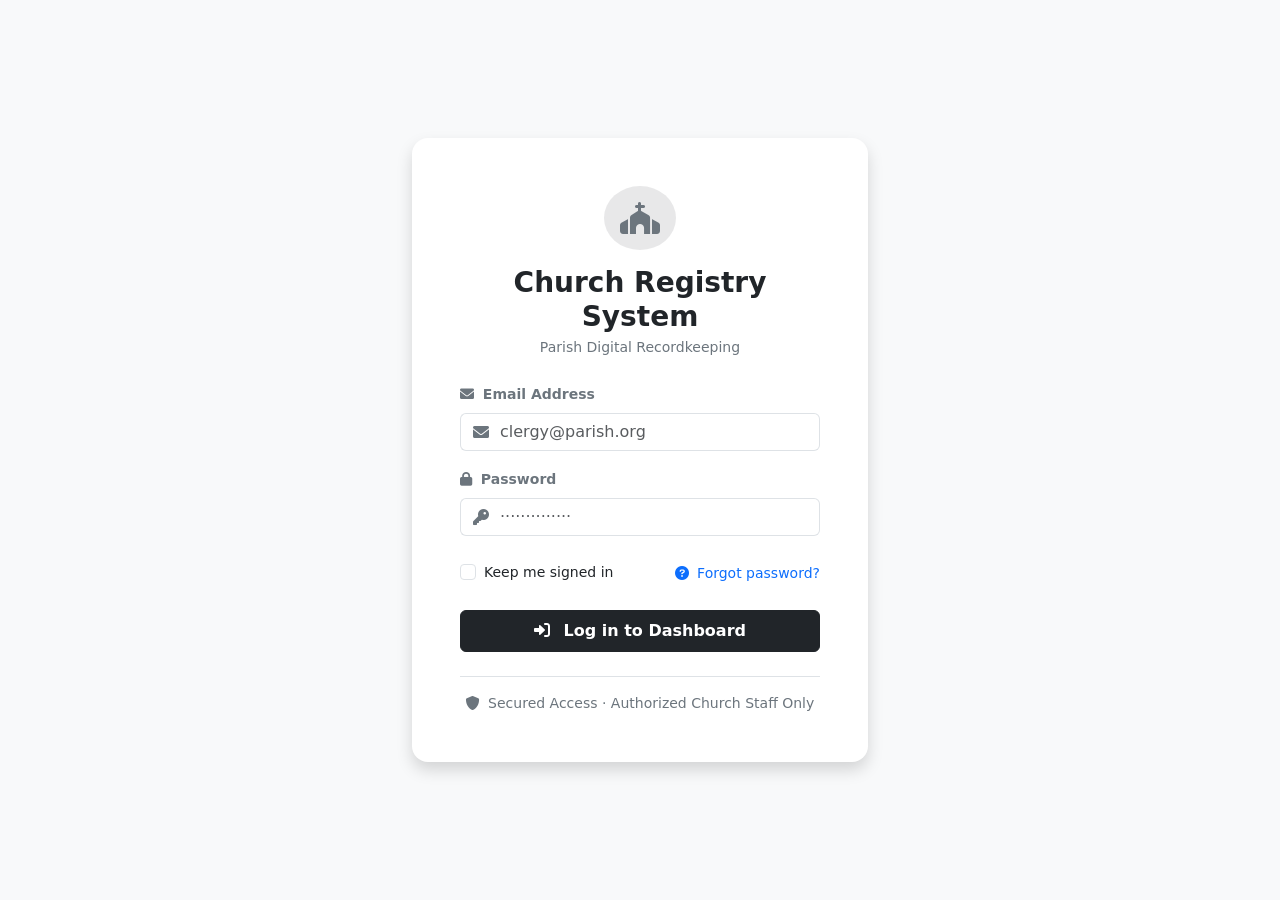
==== index.html @ d1211854 "Rename login_page.html to index.html" ====
<!DOCTYPE html>
<html lang="en">
<head>
    <meta charset="UTF-8">
    <meta name="viewport" content="width=device-width, initial-scale=1.0, user-scalable=yes">
    <title>Login | Church Registry System</title>
    <!-- Bootstrap 5 CSS (complete styling) -->
    <link href="https://cdn.jsdelivr.net/npm/bootstrap@5.3.0-alpha1/dist/css/bootstrap.min.css" rel="stylesheet">
    <!-- Font Awesome 6 -->
    <link rel="stylesheet" href="https://cdnjs.cloudflare.com/ajax/libs/font-awesome/6.0.0-beta3/css/all.min.css">
</head>
<body class="bg-light d-flex align-items-center min-vh-100">

    <div class="container" style="max-width: 480px;">
        <div class="row justify-content-center">
            <div class="col-12">
                <!-- Main Card - pure Bootstrap styling -->
                <div class="card shadow border-0 rounded-4">
                    <div class="card-body p-4 p-md-5 text-center">
                        
                        <!-- Church Icon Header -->
                        <div class="bg-dark bg-opacity-10 rounded-circle d-inline-flex p-3 mb-3">
                            <i class="fas fa-church fa-2x text-secondary"></i>
                        </div>
                        
                        <!-- Title -->
                        <h2 class="h3 fw-bold mb-1">Church Registry System</h2>
                        <p class="text-secondary small mb-4">Parish Digital Recordkeeping</p>
                        
                        <!-- Login Form - using Email + Password credentials -->
                        <form method="POST" action="#" id="loginForm">
                            <!-- Email Field -->
                            <div class="mb-3 text-start">
                                <label for="email" class="form-label fw-semibold small text-secondary">
                                    <i class="fas fa-envelope me-1"></i> Email Address
                                </label>
                                <div class="input-group">
                                    <span class="input-group-text bg-white border-end-0 text-secondary">
                                        <i class="fas fa-envelope"></i>
                                    </span>
                                    <input type="email" class="form-control border-start-0 ps-0" id="email" name="email" placeholder="clergy@parish.org" required autocomplete="email">
                                </div>
                                <div class="invalid-feedback text-start small" id="emailFeedback">
                                    Please enter a valid email address.
                                </div>
                            </div>
                            
                            <!-- Password Field -->
                            <div class="mb-4 text-start">
                                <label for="password" class="form-label fw-semibold small text-secondary">
                                    <i class="fas fa-lock me-1"></i> Password
                                </label>
                                <div class="input-group">
                                    <span class="input-group-text bg-white border-end-0 text-secondary">
                                        <i class="fas fa-key"></i>
                                    </span>
                                    <input type="password" class="form-control border-start-0 ps-0" id="password" name="password" placeholder="··············" required autocomplete="current-password">
                                </div>
                                <div class="invalid-feedback text-start small" id="passwordFeedback">
                                    Password is required.
                                </div>
                            </div>
                            
                            <!-- Remember Me & Forgot Password Row -->
                            <div class="d-flex justify-content-between align-items-center mb-4">
                                <div class="form-check">
                                    <input class="form-check-input" type="checkbox" id="rememberCheck">
                                    <label class="form-check-label small" for="rememberCheck">
                                        Keep me signed in
                                    </label>
                                </div>
                                <a href="#" class="text-decoration-none small" data-bs-toggle="modal" data-bs-target="#forgotModal">
                                    <i class="fas fa-question-circle me-1"></i> Forgot password?
                                </a>
                            </div>
                            
                            <!-- Submit Button -->
                            <button type="submit" class="btn btn-dark w-100 py-2 mb-3 fw-semibold">
                                <i class="fas fa-sign-in-alt me-2"></i> Log in to Dashboard
                            </button>
                            
                            <!-- Security Note -->
                            <div class="small text-secondary border-top pt-3 mt-2">
                                <i class="fas fa-shield-alt me-1"></i> Secured Access · Authorized Church Staff Only
                            </div>
                        </form>
                    </div>
                </div>
            </div>
        </div>
    </div>
    
    <!-- Forgot Password Modal (Bootstrap component) -->
    <div class="modal fade" id="forgotModal" tabindex="-1" aria-labelledby="forgotModalLabel" aria-hidden="true">
        <div class="modal-dialog modal-dialog-centered">
            <div class="modal-content">
                <div class="modal-header bg-light">
                    <h5 class="modal-title fw-semibold" id="forgotModalLabel">
                        <i class="fas fa-question-circle me-2"></i>Password Assistance
                    </h5>
                    <button type="button" class="btn-close" data-bs-dismiss="modal" aria-label="Close"></button>
                </div>
                <div class="modal-body">
                    <p class="text-secondary">For authorized church staff, please contact the parish administrator to reset your credentials.</p>
                    <hr>
                    <div class="small">
                        <i class="fas fa-envelope me-2 text-secondary"></i> <strong>Church Office:</strong> registry@parish.org<br>
                        <i class="fas fa-phone-alt me-2 text-secondary"></i> (555) 123-4567
                    </div>
                </div>
                <div class="modal-footer">
                    <button type="button" class="btn btn-secondary btn-sm" data-bs-dismiss="modal">Close</button>
                </div>
            </div>
        </div>
    </div>
    
    <!-- Bootstrap JS Bundle (includes Popper) -->
    <script src="https://cdn.jsdelivr.net/npm/bootstrap@5.3.0-alpha1/dist/js/bootstrap.bundle.min.js"></script>
    
    <!-- Simple form validation with Bootstrap classes only -->
    <script>
        (function() {
            const form = document.getElementById('loginForm');
            const emailInput = document.getElementById('email');
            const passwordInput = document.getElementById('password');
            const emailFeedback = document.getElementById('emailFeedback');
            const passwordFeedback = document.getElementById('passwordFeedback');
            
            // Helper to remove existing alerts
            function removeAlert() {
                const existingAlert = document.querySelector('.login-alert');
                if (existingAlert) existingAlert.remove();
            }
            
            // Helper to show Bootstrap-styled alert
            function showAlert(message, type = 'danger') {
                removeAlert();
                const alertDiv = document.createElement('div');
                alertDiv.className = `alert alert-${type} alert-dismissible fade show login-alert mt-3`;
                alertDiv.setAttribute('role', 'alert');
                alertDiv.innerHTML = `
                    <i class="fas fa-exclamation-triangle me-2"></i>
                    ${message}
                    <button type="button" class="btn-close" data-bs-dismiss="alert" aria-label="Close"></button>
                `;
                const submitBtn = form.querySelector('button[type="submit"]');
                form.insertBefore(alertDiv, submitBtn);
                
                setTimeout(() => {
                    if (alertDiv) alertDiv.remove();
                }, 5000);
            }
            
            // Clear validation styling on input
            function clearInvalidStyle(input, feedback) {
                input.addEventListener('input', function() {
                    this.classList.remove('is-invalid');
                    if (feedback) feedback.style.display = 'none';
                });
            }
            
            if (emailInput) clearInvalidStyle(emailInput, emailFeedback);
            if (passwordInput) clearInvalidStyle(passwordInput, passwordFeedback);
            
            // Email validation function
            function isValidEmail(email) {
                const emailRegex = /^[^\s@]+@([^\s@]+\.)+[^\s@]+$/;
                return emailRegex.test(email);
            }
            
            // Form submission handler
            form.addEventListener('submit', function(event) {
                event.preventDefault();
                
                const email = emailInput ? emailInput.value.trim() : '';
                const password = passwordInput ? passwordInput.value.trim() : '';
                
                let hasError = false;
                
                // Reset validation styles
                if (emailInput) emailInput.classList.remove('is-invalid');
                if (passwordInput) passwordInput.classList.remove('is-invalid');
                if (emailFeedback) emailFeedback.style.display = 'none';
                if (passwordFeedback) passwordFeedback.style.display = 'none';
                
                // Validate email
                if (!email) {
                    hasError = true;
                    if (emailInput) {
                        emailInput.classList.add('is-invalid');
                        if (emailFeedback) {
                            emailFeedback.style.display = 'block';
                            emailFeedback.textContent = 'Email address is required.';
                        }
                    }
                } else if (!isValidEmail(email)) {
                    hasError = true;
                    if (emailInput) {
                        emailInput.classList.add('is-invalid');
                        if (emailFeedback) {
                            emailFeedback.style.display = 'block';
                            emailFeedback.textContent = 'Please enter a valid email address.';
                        }
                    }
                }
                
                // Validate password
                if (!password) {
                    hasError = true;
                    if (passwordInput) {
                        passwordInput.classList.add('is-invalid');
                        if (passwordFeedback) {
                            passwordFeedback.style.display = 'block';
                            passwordFeedback.textContent = 'Password is required.';
                        }
                    }
                }
                
                if (hasError) {
                    showAlert('Please enter both your email address and password to access the church registry.', 'warning');
                    return;
                }
                
                // Success simulation - in production this would submit to Django backend
                showAlert('Demo mode: Authentication would connect to Django backend. Dashboard access granted to authorized staff.', 'success');
            });
        })();
    </script>
</body>
</html>
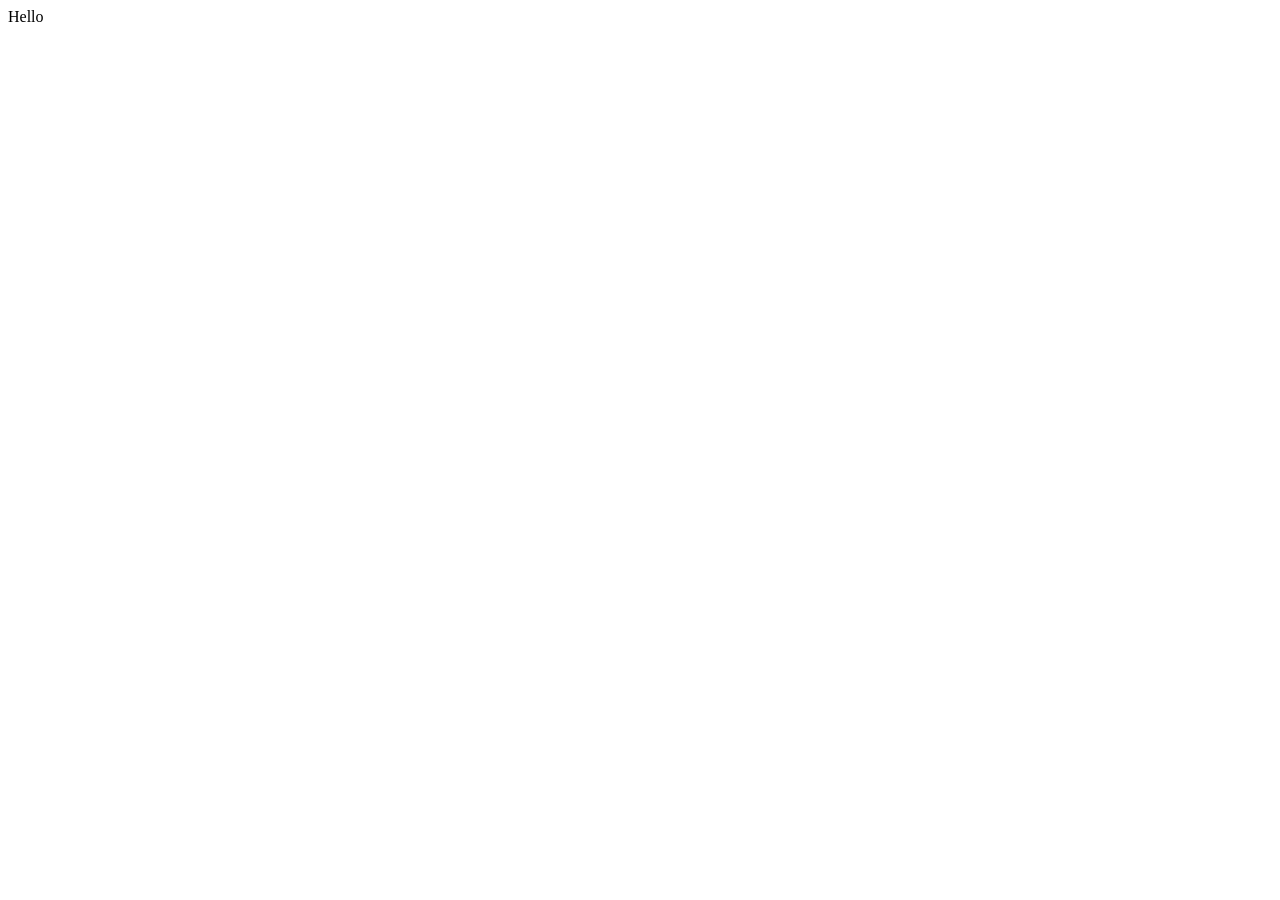
==== commit dca0dc06: "Update index.html" ====
--- a/index.html
+++ b/index.html
@@ -4,228 +4,12 @@
     <meta charset="UTF-8">
     <meta name="viewport" content="width=device-width, initial-scale=1.0, user-scalable=yes">
     <title>Login | Church Registry System</title>
-    <!-- Bootstrap 5 CSS (complete styling) -->
-    <link href="https://cdn.jsdelivr.net/npm/bootstrap@5.3.0-alpha1/dist/css/bootstrap.min.css" rel="stylesheet">
-    <!-- Font Awesome 6 -->
-    <link rel="stylesheet" href="https://cdnjs.cloudflare.com/ajax/libs/font-awesome/6.0.0-beta3/css/all.min.css">
+
 </head>
 <body class="bg-light d-flex align-items-center min-vh-100">
 
     <div class="container" style="max-width: 480px;">
-        <div class="row justify-content-center">
-            <div class="col-12">
-                <!-- Main Card - pure Bootstrap styling -->
-                <div class="card shadow border-0 rounded-4">
-                    <div class="card-body p-4 p-md-5 text-center">
-                        
-                        <!-- Church Icon Header -->
-                        <div class="bg-dark bg-opacity-10 rounded-circle d-inline-flex p-3 mb-3">
-                            <i class="fas fa-church fa-2x text-secondary"></i>
-                        </div>
-                        
-                        <!-- Title -->
-                        <h2 class="h3 fw-bold mb-1">Church Registry System</h2>
-                        <p class="text-secondary small mb-4">Parish Digital Recordkeeping</p>
-                        
-                        <!-- Login Form - using Email + Password credentials -->
-                        <form method="POST" action="#" id="loginForm">
-                            <!-- Email Field -->
-                            <div class="mb-3 text-start">
-                                <label for="email" class="form-label fw-semibold small text-secondary">
-                                    <i class="fas fa-envelope me-1"></i> Email Address
-                                </label>
-                                <div class="input-group">
-                                    <span class="input-group-text bg-white border-end-0 text-secondary">
-                                        <i class="fas fa-envelope"></i>
-                                    </span>
-                                    <input type="email" class="form-control border-start-0 ps-0" id="email" name="email" placeholder="clergy@parish.org" required autocomplete="email">
-                                </div>
-                                <div class="invalid-feedback text-start small" id="emailFeedback">
-                                    Please enter a valid email address.
-                                </div>
-                            </div>
-                            
-                            <!-- Password Field -->
-                            <div class="mb-4 text-start">
-                                <label for="password" class="form-label fw-semibold small text-secondary">
-                                    <i class="fas fa-lock me-1"></i> Password
-                                </label>
-                                <div class="input-group">
-                                    <span class="input-group-text bg-white border-end-0 text-secondary">
-                                        <i class="fas fa-key"></i>
-                                    </span>
-                                    <input type="password" class="form-control border-start-0 ps-0" id="password" name="password" placeholder="··············" required autocomplete="current-password">
-                                </div>
-                                <div class="invalid-feedback text-start small" id="passwordFeedback">
-                                    Password is required.
-                                </div>
-                            </div>
-                            
-                            <!-- Remember Me & Forgot Password Row -->
-                            <div class="d-flex justify-content-between align-items-center mb-4">
-                                <div class="form-check">
-                                    <input class="form-check-input" type="checkbox" id="rememberCheck">
-                                    <label class="form-check-label small" for="rememberCheck">
-                                        Keep me signed in
-                                    </label>
-                                </div>
-                                <a href="#" class="text-decoration-none small" data-bs-toggle="modal" data-bs-target="#forgotModal">
-                                    <i class="fas fa-question-circle me-1"></i> Forgot password?
-                                </a>
-                            </div>
-                            
-                            <!-- Submit Button -->
-                            <button type="submit" class="btn btn-dark w-100 py-2 mb-3 fw-semibold">
-                                <i class="fas fa-sign-in-alt me-2"></i> Log in to Dashboard
-                            </button>
-                            
-                            <!-- Security Note -->
-                            <div class="small text-secondary border-top pt-3 mt-2">
-                                <i class="fas fa-shield-alt me-1"></i> Secured Access · Authorized Church Staff Only
-                            </div>
-                        </form>
-                    </div>
-                </div>
-            </div>
-        </div>
+       Hello
     </div>
-    
-    <!-- Forgot Password Modal (Bootstrap component) -->
-    <div class="modal fade" id="forgotModal" tabindex="-1" aria-labelledby="forgotModalLabel" aria-hidden="true">
-        <div class="modal-dialog modal-dialog-centered">
-            <div class="modal-content">
-                <div class="modal-header bg-light">
-                    <h5 class="modal-title fw-semibold" id="forgotModalLabel">
-                        <i class="fas fa-question-circle me-2"></i>Password Assistance
-                    </h5>
-                    <button type="button" class="btn-close" data-bs-dismiss="modal" aria-label="Close"></button>
-                </div>
-                <div class="modal-body">
-                    <p class="text-secondary">For authorized church staff, please contact the parish administrator to reset your credentials.</p>
-                    <hr>
-                    <div class="small">
-                        <i class="fas fa-envelope me-2 text-secondary"></i> <strong>Church Office:</strong> registry@parish.org<br>
-                        <i class="fas fa-phone-alt me-2 text-secondary"></i> (555) 123-4567
-                    </div>
-                </div>
-                <div class="modal-footer">
-                    <button type="button" class="btn btn-secondary btn-sm" data-bs-dismiss="modal">Close</button>
-                </div>
-            </div>
-        </div>
-    </div>
-    
-    <!-- Bootstrap JS Bundle (includes Popper) -->
-    <script src="https://cdn.jsdelivr.net/npm/bootstrap@5.3.0-alpha1/dist/js/bootstrap.bundle.min.js"></script>
-    
-    <!-- Simple form validation with Bootstrap classes only -->
-    <script>
-        (function() {
-            const form = document.getElementById('loginForm');
-            const emailInput = document.getElementById('email');
-            const passwordInput = document.getElementById('password');
-            const emailFeedback = document.getElementById('emailFeedback');
-            const passwordFeedback = document.getElementById('passwordFeedback');
-            
-            // Helper to remove existing alerts
-            function removeAlert() {
-                const existingAlert = document.querySelector('.login-alert');
-                if (existingAlert) existingAlert.remove();
-            }
-            
-            // Helper to show Bootstrap-styled alert
-            function showAlert(message, type = 'danger') {
-                removeAlert();
-                const alertDiv = document.createElement('div');
-                alertDiv.className = `alert alert-${type} alert-dismissible fade show login-alert mt-3`;
-                alertDiv.setAttribute('role', 'alert');
-                alertDiv.innerHTML = `
-                    <i class="fas fa-exclamation-triangle me-2"></i>
-                    ${message}
-                    <button type="button" class="btn-close" data-bs-dismiss="alert" aria-label="Close"></button>
-                `;
-                const submitBtn = form.querySelector('button[type="submit"]');
-                form.insertBefore(alertDiv, submitBtn);
-                
-                setTimeout(() => {
-                    if (alertDiv) alertDiv.remove();
-                }, 5000);
-            }
-            
-            // Clear validation styling on input
-            function clearInvalidStyle(input, feedback) {
-                input.addEventListener('input', function() {
-                    this.classList.remove('is-invalid');
-                    if (feedback) feedback.style.display = 'none';
-                });
-            }
-            
-            if (emailInput) clearInvalidStyle(emailInput, emailFeedback);
-            if (passwordInput) clearInvalidStyle(passwordInput, passwordFeedback);
-            
-            // Email validation function
-            function isValidEmail(email) {
-                const emailRegex = /^[^\s@]+@([^\s@]+\.)+[^\s@]+$/;
-                return emailRegex.test(email);
-            }
-            
-            // Form submission handler
-            form.addEventListener('submit', function(event) {
-                event.preventDefault();
-                
-                const email = emailInput ? emailInput.value.trim() : '';
-                const password = passwordInput ? passwordInput.value.trim() : '';
-                
-                let hasError = false;
-                
-                // Reset validation styles
-                if (emailInput) emailInput.classList.remove('is-invalid');
-                if (passwordInput) passwordInput.classList.remove('is-invalid');
-                if (emailFeedback) emailFeedback.style.display = 'none';
-                if (passwordFeedback) passwordFeedback.style.display = 'none';
-                
-                // Validate email
-                if (!email) {
-                    hasError = true;
-                    if (emailInput) {
-                        emailInput.classList.add('is-invalid');
-                        if (emailFeedback) {
-                            emailFeedback.style.display = 'block';
-                            emailFeedback.textContent = 'Email address is required.';
-                        }
-                    }
-                } else if (!isValidEmail(email)) {
-                    hasError = true;
-                    if (emailInput) {
-                        emailInput.classList.add('is-invalid');
-                        if (emailFeedback) {
-                            emailFeedback.style.display = 'block';
-                            emailFeedback.textContent = 'Please enter a valid email address.';
-                        }
-                    }
-                }
-                
-                // Validate password
-                if (!password) {
-                    hasError = true;
-                    if (passwordInput) {
-                        passwordInput.classList.add('is-invalid');
-                        if (passwordFeedback) {
-                            passwordFeedback.style.display = 'block';
-                            passwordFeedback.textContent = 'Password is required.';
-                        }
-                    }
-                }
-                
-                if (hasError) {
-                    showAlert('Please enter both your email address and password to access the church registry.', 'warning');
-                    return;
-                }
-                
-                // Success simulation - in production this would submit to Django backend
-                showAlert('Demo mode: Authentication would connect to Django backend. Dashboard access granted to authorized staff.', 'success');
-            });
-        })();
-    </script>
 </body>
 </html>
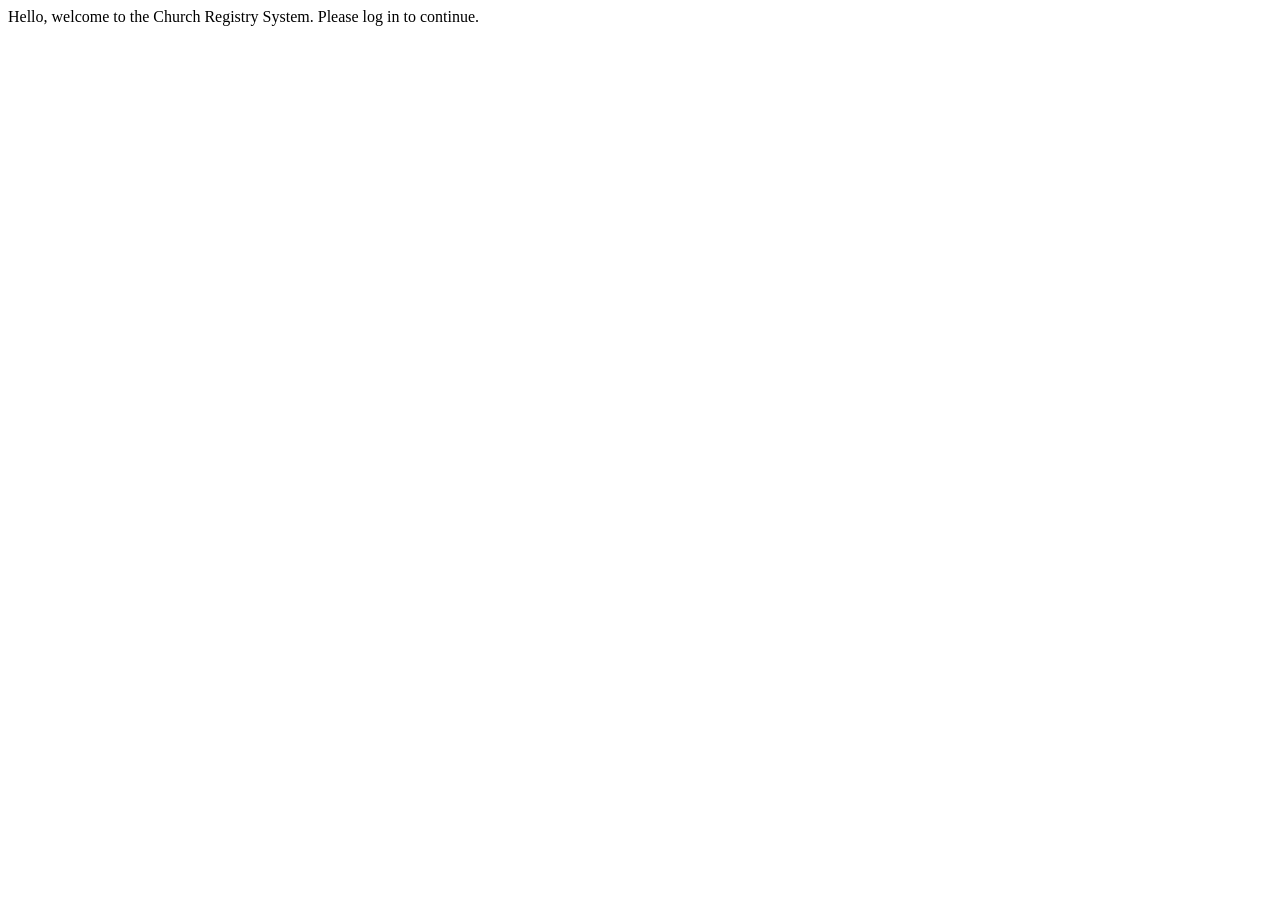
==== commit 7d796667: "Enter sample welcome message" ====
--- a/index.html
+++ b/index.html
@@ -3,13 +3,13 @@
 <head>
     <meta charset="UTF-8">
     <meta name="viewport" content="width=device-width, initial-scale=1.0, user-scalable=yes">
-    <title>Login | Church Registry System</title>
+    <title>Church Registry System</title>
 
 </head>
 <body class="bg-light d-flex align-items-center min-vh-100">
 
     <div class="container" style="max-width: 480px;">
-       Hello
+       Hello, welcome to the Church Registry System. Please log in to continue.
     </div>
 </body>
 </html>
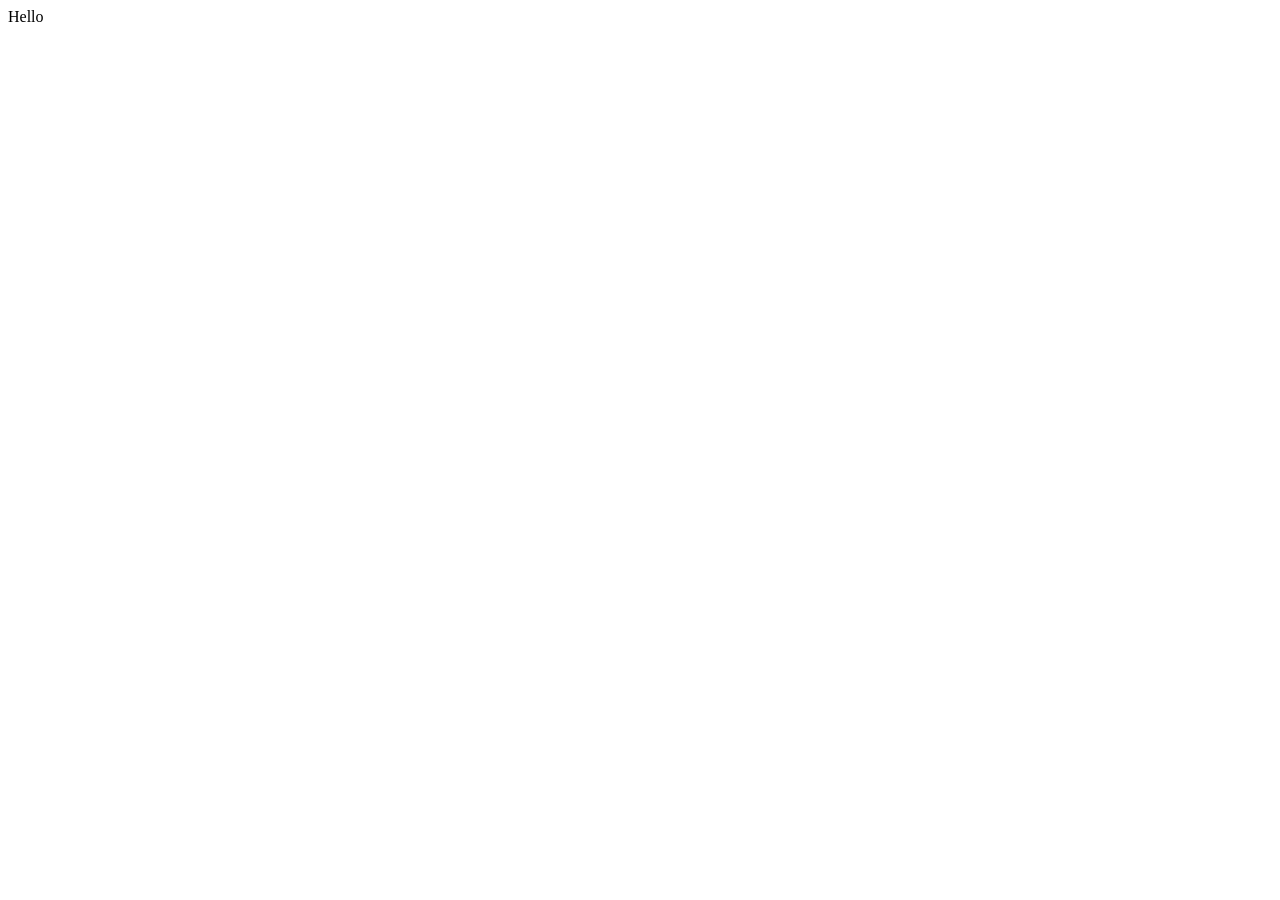
==== commit 22cb6146: "Church Registry System Frontend Updates Date: March 25, 2026 Developer: Potato David 🎨 FRONTEND IMPR" ====
--- a/index.html
+++ b/index.html
@@ -1,15 +1,15 @@
-<!DOCTYPE html>
-<html lang="en">
-<head>
-    <meta charset="UTF-8">
-    <meta name="viewport" content="width=device-width, initial-scale=1.0, user-scalable=yes">
-    <title>Church Registry System</title>
-
-</head>
-<body class="bg-light d-flex align-items-center min-vh-100">
-
-    <div class="container" style="max-width: 480px;">
-       Hello, welcome to the Church Registry System. Please log in to continue.
-    </div>
-</body>
-</html>
+<!DOCTYPE html>
+<html lang="en">
+<head>
+    <meta charset="UTF-8">
+    <meta name="viewport" content="width=device-width, initial-scale=1.0, user-scalable=yes">
+    <title>Church Registry System</title>
+
+</head>
+<body class="bg-light d-flex align-items-center min-vh-100">
+
+    <div class="container" style="max-width: 480px;">
+       Hello
+    </div>
+</body>
+</html>
